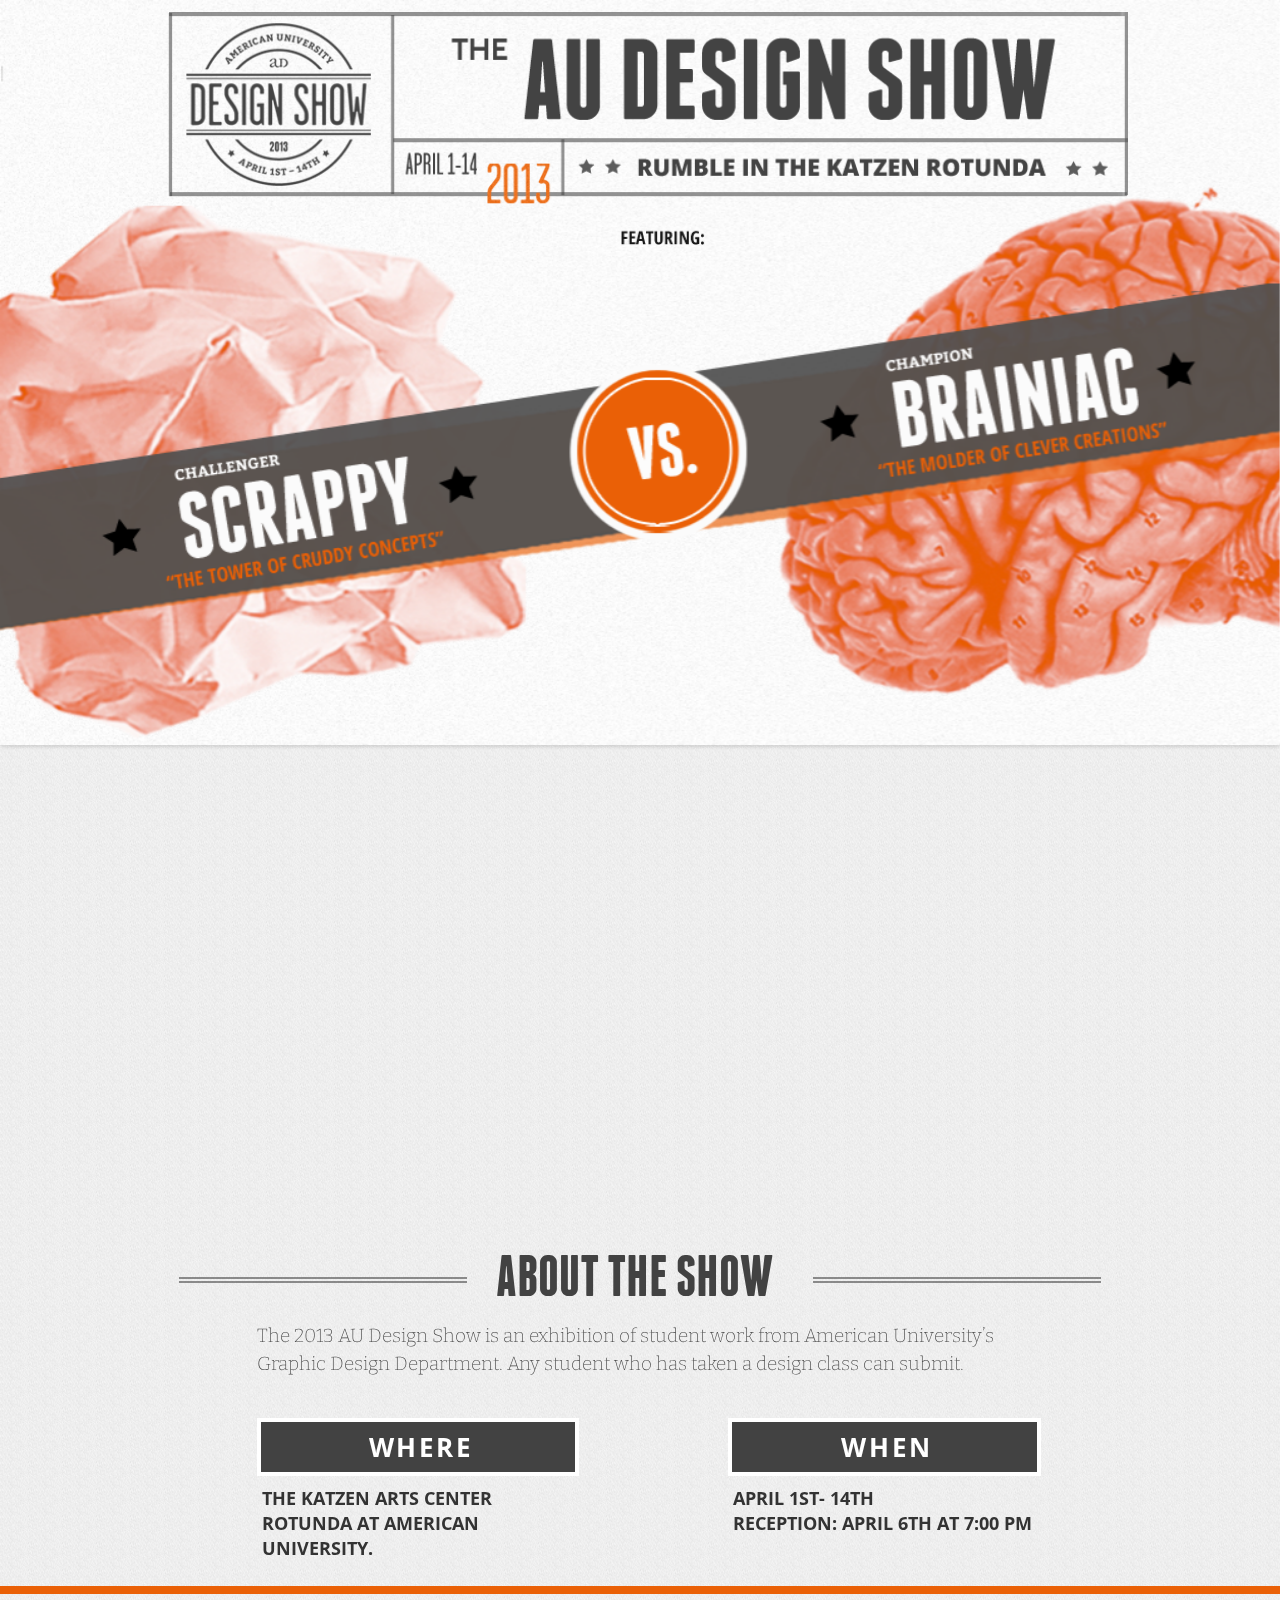
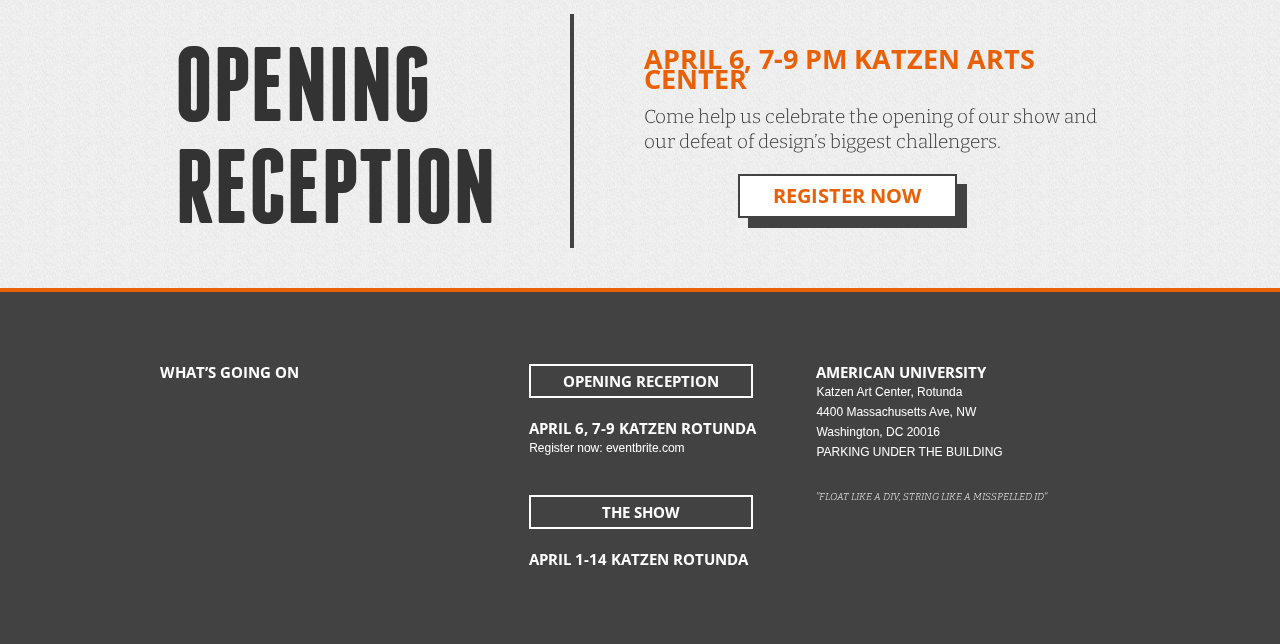
==== index.html @ af5397a5 "first push" ====
<!DOCTYPE html>

<html class="no-js"> 
    <head>
        <meta charset="utf-8">
        <meta http-equiv="X-UA-Compatible" content="IE=edge,chrome=1">
        <title>AU's Design Showdown 2013</title>
        <meta name="description" content="American University's Design Showdown, an annual event that showcases our students' best work via juried exhibition.">
        <meta name="viewport" content="width=device-width">

        <link rel="stylesheet" href="css/bootstrap.css">
    
        <link rel="stylesheet" href="css/main.css">
        <link rel="stylesheet" href="css/bootstrap-responsive.css">
        <link rel="stylesheet" href="css/flexslider.css">
        <link href='http://fonts.googleapis.com/css?family=Open+Sans+Condensed:300,700' rel='stylesheet' type='text/css'>
        <link href='http://fonts.googleapis.com/css?family=Bitter' rel='stylesheet' type='text/css'>
        <link href='http://fonts.googleapis.com/css?family=Open+Sans+Condensed:300,700' rel='stylesheet' type='text/css'>

        <script src="js/vendor/modernizr-2.6.1-respond-1.1.0.min.js"></script>

        
    </head>
    <body>
        <!--[if lt IE 7]>
            <p class="chromeframe">You are using an outdated browser. <a href="http://browsehappy.com/">Upgrade your browser today</a> or <a href="http://www.google.com/chromeframe/?redirect=true">install Google Chrome Frame</a> to better experience this site.</p>
        <![endif]-->

        <!-- This code is taken from http://twitter.github.com/bootstrap/examples/hero.html -->


        <!-- Top navigation, hidden until work and about pages are built out -->

       <!--  <div class="navbar navbar-inverse navbar-fixed-top">
            <div class="navbar-inner">
                <div class="container">

                   <! <a class="brand" href="#">Logo</a> -->

                    <!--
                    <section id="options" class="clearfix">
                    <div class="option-combo">
                        <ul class="nav">
                            <li><h4><a href="#">Work</a></h4></li>
                            <li><h4><a href="#">About</a></h4></li>

                        </ul>
                    </div>
                    <h4>APRIL 1-14TH  KATZEN ROTUNDA     |   RECEPTION: APRIL 6TH AT 7 PM</h4>
                </div>
            </div>
        </div> -->


<!-- Begin body -->
    <div class="maincontainer">
      
        <div class="flexslider">
          <ul class="slides">
            
                <li>
                <img src="img/home_slide1.png" />
                </li>
                <li>
                <img src="img/home_slide2.png" />
                </li>
                
          </ul>
        </div>

        <div class="container callout">
      

    <img src="img/header.png" class="header" />

        </div>






 <div class="container clearheader">
    
                
    <div class="row-fluid">
        <div class="span12">

                <hr />

                <h1 class="gray center aboutthe">About the show</h1>

                <hr class="right" />
            
                <div class="span10 offset1 p"> 

                    <p>The 2013 AU Design Show is an exhibition of student work from American University’s Graphic Design Department. Any student who has taken a design class can submit. </p>


        <div class="span5" style="padding-left: 5px; margin-left: -15px;">


            <div class="button">
               
                <h2>where</h2>
            
            </div>

            <p>
                <h5 class="info">THE KATZEN ARTS CENTER ROTUNDA AT AMERICAN UNIVERSITY.</h5>
            </p>

        </div>


        <div class="span5 offset2" style="padding-right: 15px;">

            <div class="button">

                <h2>when</h2>

            </div>
            
            <p>
                <h5 class="info">APRIL 1ST- 14TH
                <br />RECEPTION: APRIL 6TH AT 7:00 PM</h5>
            </p>

        </div>
        </div>
    </div>
      
    
    </div>

    
</div>

    <hr class="orange" />



<!-- Section -->
 <div class="container">
    
                
    <div class="row-fluid">
        <div class="span12">

        <div class="span5">
            <h1 class="reception">opening reception</h1>
        </div>
        <div class="span7 border">
            <h4 class="orange date alignleft">APRIL 6, 7-9 PM KATZEN ARTS CENTER</h4>
            <h3 class="info alignleft">Come help us celebrate the opening of our show and our defeat of design’s biggest challengers.</h3>

            <a href="http://2013designshow.eventbrite.com/" class="registernow"><div class="registerbutton">Register now</div></a>
        </div>
    </div>
    </div>
</div>

<hr class="orange skinny" />


<footer>
    <div class="container">
    <div class="row-fluid">
        <div class="span4">
            <h5>WHAT’S GOING ON</h5>
                <div class="twitter">
                <div id="twitter_div">
                        <ul id="twitter_update_list">
                            <li></li>
                        </ul>
                </div>
                </div>
        </div>
        <div class="span4 middle">

            <div class="button">Opening Reception</div>

            <h5>April 6, 7-9 Katzen Rotunda</h5>
            <p>Register now: eventbrite.com</p>

            <div class="button">The Show</div>

            <h5>April 1-14 Katzen Rotunda</h5>
            </p>
        </div>
        <div class="span4">
            <h5>AMERICAN UNIVERSITY</h5>
            <p>Katzen Art Center, Rotunda<br />
            4400 Massachusetts Ave, NW<br />
            Washington, DC 20016<br />
            PARKING UNDER THE BUILDING</p>

            <em>"Float like a div, string like a misspelled ID"</em>
        </div>
    </div>
</div>
</footer>

        </div> <!-- /maincontainer -->

    <script src="js/jquery-1.7.2.min.js"></script>

    <script src="js/jquery.flexslider-min.js"></script>

    <script type="text/javascript" charset="utf-8">
            $(window).load(function() {
            $('.flexslider').flexslider();
            });
    </script>

     <script type="text/javascript" src="http://twitter.com/javascripts/blogger.js"></script>

    <script type="text/javascript" src="http://api.twitter.com/1/statuses/user_timeline.json?screen_name=audesignclub&include_rts=true&count=3&callback=twitterCallback2"></script>

    
  </section> <!-- #content -->



</body>
</html>
---- css/main.css ----
/* ==========================================================================
   Custom styles
   ========================================================================== */

body {
  background-image: url('../img/bg.png');
  font-family: Arial, sans-serif;
  font-size: 10px;
}

.clear {
  clear: both;
}

.center {
  margin: auto;
  text-align: center;
}

.none {
  margin:0;
  padding:0;
}

.right {
  float: right;
}

.maincontainer {
  width: 100%;
}




/* ==========================================================================
   Navigation bar styles
   ========================================================================== */

.navbar {
  margin-bottom:0;
  color: #777777;
}

.navbar h4 {
  float: right;
  color: white;
  letter-spacing: 0.1em;
}

.navbar a {
  text-decoration: none;
  color:white;
  font-weight: 700;
  letter-spacing: 0.1em;
}

ul.nav li a {
  padding: 10px 15px 10px;
}

.navbar-inner {
  min-height:0px;
}

.navbar-inverse .navbar-inner {
  background-image: url('../img/header_bg.png');
  background-repeat: repeat;
  border-top-width: 5px;
  border-top-color: #ea6006;
  border-bottom-color: black;
  border-bottom-width: 0;
}

.navbar .brand {
  float: left;
  padding: 35px 20px 10px;
  margin-left: -20px;

}

.navbar .btn-navbar {
  margin: 20px 2px 2px 2px;
  float:left;
}

.btn-group li {
  float:left;
}







/* ==========================================================================
   Custom typography styles
   ========================================================================== */

@font-face {
    font-family: 'franchiseregular';
    src: url('franchise-bold-hinted-webfont.eot');
    src: url('franchise-bold-hinted-webfont.eot?#iefix') format('embedded-opentype'),
         url('franchise-bold-hinted-webfont.woff') format('woff'),
         url('franchise-bold-hinted-webfont.ttf') format('truetype'),
         url('franchise-bold-hinted-webfont.svg#franchiseregular') format('svg');
    font-weight: normal;
    font-style: normal;

}


h1 {
  font-family: 'franchiseregular';
  text-transform: uppercase;
  font-size: 82px;
  font-weight: 300;
}

h2 {
  font-family: 'Open Sans Condensed', sans-serif;
  text-transform: uppercase;
  font-size: 19px;
  font-weight: 700;
  margin-top: 0;
  padding-left: 3px;
  letter-spacing: 0.1em; 
}

h3 {
  font-family: 'Bitter', serif;
  text-transform: uppercase;
  font-size: 12px;
  margin-bottom: 0;
  padding-top: 5px;
  padding-left: 5px;
  font-weight: 300;
}

h4 {
  font-family: 'Open Sans Condensed', sans-serif;
  text-transform: uppercase;
  font-size: 27px;
  font-weight: 700;
}

h5 {
  font-family: 'Open Sans Condensed';
  font-size: 18px;
  text-transform: uppercase;
}

h6 {
  font-family: 'Open Sans', sans-serif;
  font-size: 18px;
  font-weight: 700;
  text-transform: uppercase;
}

p {
  font-family: 'Bitter', serif;
  font-size: 14px;
  font-weight: 200;
  padding-left: 5px;
  line-height: 20px;
  color: #424242;
}


.blue {
  color: #46b5c9;
}

.orange {
  color: #ea6006;
}

.gray {
  color: #424242;
}

a {
  text-decoration: underline;
  color: #46b5c9;
}








/* ==========================================================================
   Flexslider styles
   ========================================================================== */

ol {
  display:none;
}

.flexslider {
  z-index: -3;
}







/* ==========================================================================
   Homepage header styles
   ========================================================================== */

.callout {
  z-index: 500;
  margin-top: -62%;
}

.callout img {
  margin:auto;
  padding: 0 10px 10px 8px;
}

.span8 {
  text-align: center;
  margin: auto;
}

.box {
  border: 2px solid;
  color: #424242;
}

.callout h2 {
  font-family: 'Open Sans', sans-serif;
  font-size: 24px;
  color: #424242;
  float:left;
  padding-left: 70px;
  padding-right: 5px;
}

.callout h1 {
  float:left;
  padding-top: 10px;
}

.span10 p {
  margin:auto;
}

.span10 .row-fluid {
  clear: both;
}

img.header {
  width: 100%;
  z-index: 500;
  margin-top: 60px;
}

body img .vs {
  width:100%;
  z-index: 500;
  margin-top: 100px;
}

.clearheader {
  margin-top: 40%;
  padding-bottom: 15px;
}


.p {
  margin-top: 20px;
}

.info {
  padding-left: 5px;
  line-height: 25px;
}


hr.orange {
  color: #ea6006;
  background-color: #ea6006;
  border: none;
  height: 8px;
  width: 100%;
  margin:0;
  padding:0;
  opacity: 1.0;
}

hr.skinny {
  height: 4px;
}

.registerbutton {
  border: 2px solid #424242;
  background-color: white;
  color: #ea6006;
  text-transform: uppercase;
  padding: 10px 0 10px 0;
  font-family: 'Open Sans Condensed', sans-serif;
  font-weight: 700;
  width: 215px;
  text-align: center;
  font-size: 20px;
  margin: auto;
  margin-top: 20px;
  box-shadow:10px 10px #424242; 
}

a.registernow {
  text-decoration: none;
}

.registerbutton:hover {
  background-color: #ea6006;
  text-decoration: none;
  color: white;
}









/* ==========================================================================
   Homepage styles
   ========================================================================== */

h1.aboutthe {
  font-family: 'franchiseregular', serif;
  font-size: 58px;
  float:left;
  padding-left: 10px;
}

h1.reception {
  font-size: 105px;
  text-align: left;
  line-height: 102px;
  margin-left: 15px;
  margin-top: 40px;
  margin-bottom: 50px;
}

h3.info {
  text-transform: none;
  font-size: 19px;
}

h4.date {
  margin-top: 35px;
}


.alignleft {
  padding-left: 70px;
  padding-right: 10px;
}

.span10 p {
  margin-left: -15px;
  text-align: left;
  line-height: 28px;
  font-size: 19px;
}

.border {
  margin-top: 20px;
  margin-bottom: 20px;
  padding-bottom: 30px;
  border-left: 4px solid #424242;
}

hr {
  border-top: 2px solid #424242;
  border-bottom: 2px solid #424242;
  opacity: 0.58;
  height: 2px;
  width: 30%;
  float:left;
  margin: 2%;
}

.button {
  border: 4px solid white;
  background-color: #424242;
  color: white;
  width: 100%;
  margin-top: 40px;
  padding-top: 5px;
  padding-bottom: 5px;
}

.button h2 {
  font-family: 'Open Sans Condensed', sans-serif;
  font-size: 26px;
  width: 100%;
  text-align: center;
  margin-bottom:0;
  padding-bottom:0;
  margin:auto;
}

.span5 .offset2 div.button {
  margin-left: -205px;
}





/* ==========================================================================
   Footer styles
   ========================================================================== */

footer .span4 {
  margin-top: 50px;
  padding-bottom: 50px;
}

.twitter ul li {
  list-style: none;
  padding-bottom: 15px;
  font-family: 'Arial', sans-serif;
  font-size: 12px;
}

.twitter ul {
  padding-left: 0;
  margin-left: 0;
}

#twitter_div {
  margin-top: 15px;
}

footer .button {
  border: 2px solid white;
  padding: 5px;
  margin-top: 22px;
  text-transform: uppercase;
  font-size: 15px;
  text-align: center;
  width: 210px;
  font-family: 'Open Sans Condensed', sans-serif;
  font-weight: 700;
}

footer .middle {
  padding-left: 41px;
}

footer {
  background-color:#424242;
  color:white;
}

footer p {
  padding-bottom: 15px;
  color: white;
  font-family: 'Arial', sans-serif;
  font-size: 12px;
  padding-left: 0;
  font-weight: 300;
}

footer h5 {
  font-weight: 700;
  font-size: 15px;
  padding: 0;
  margin: 0;
  margin-top: 20px;
}

footer em {
  text-transform: uppercase;
  font-family: 'Bitter', serif;
  font-weight: 300;
}
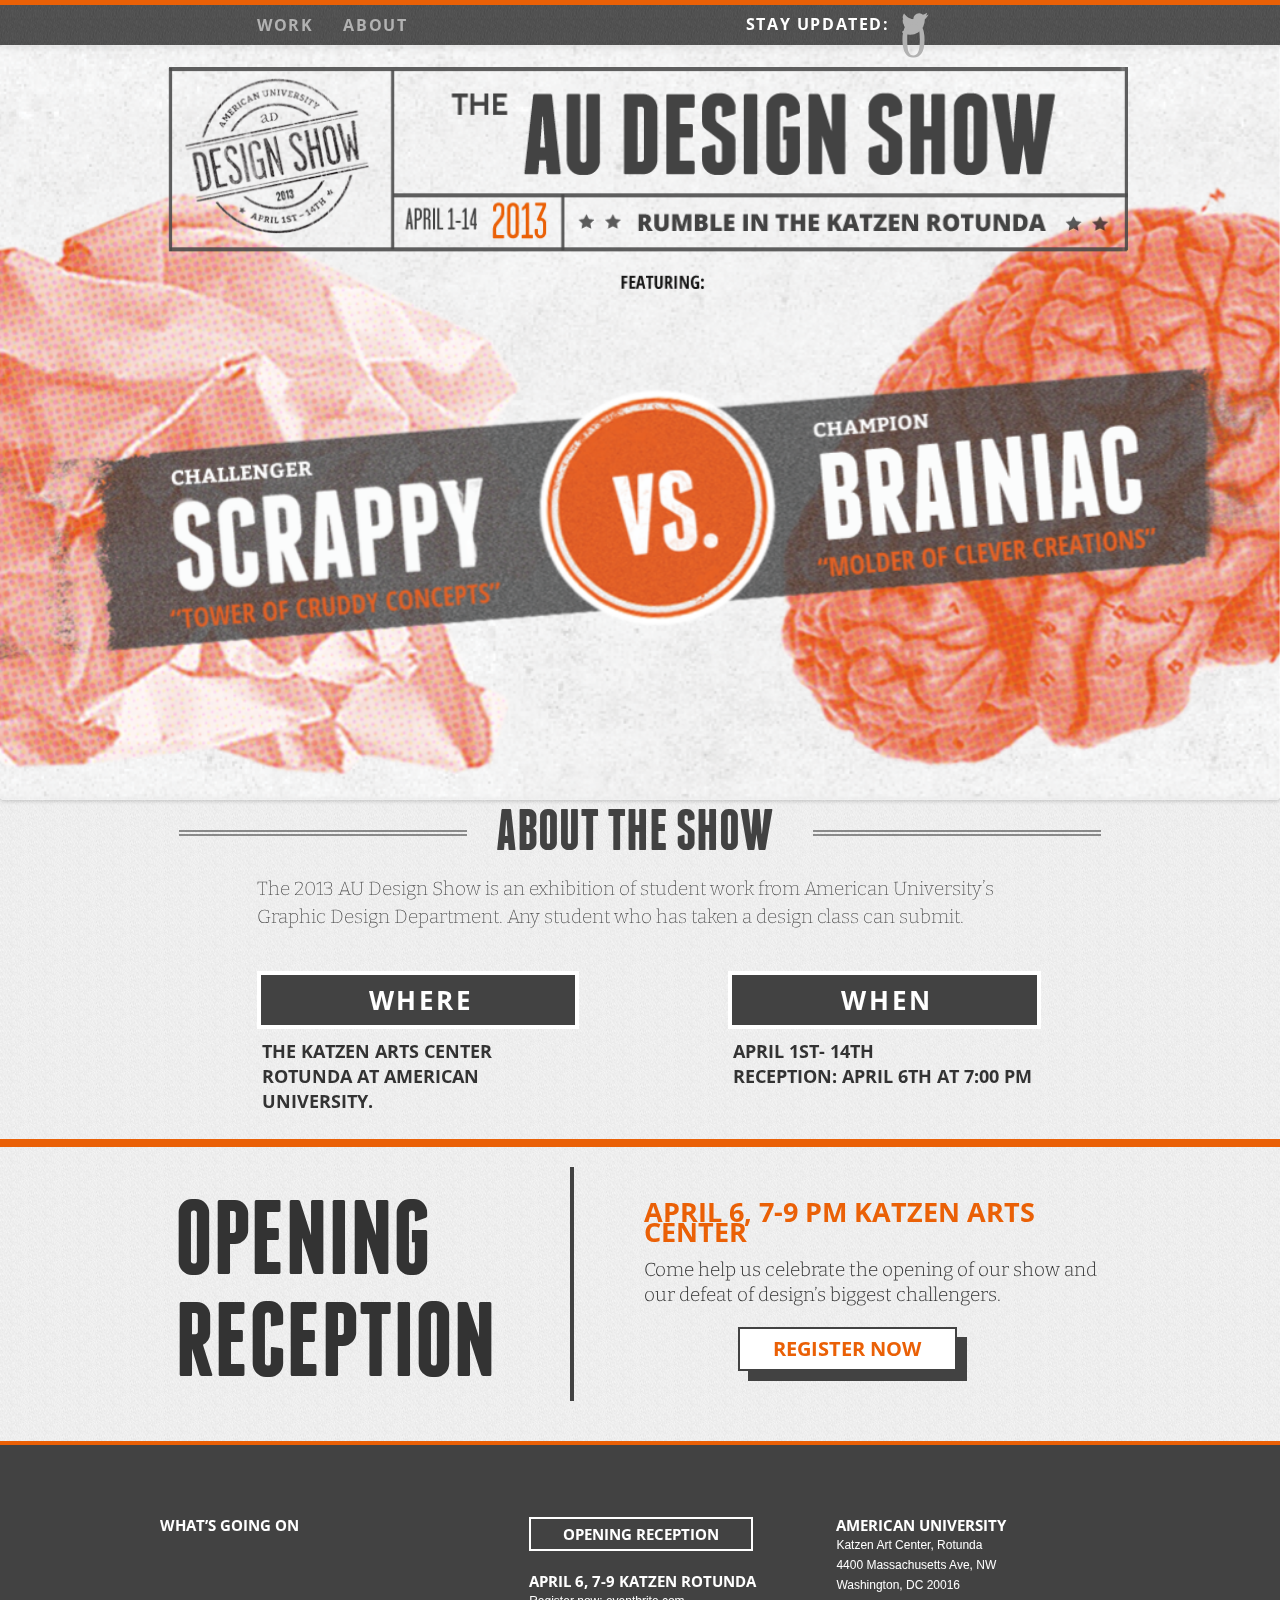
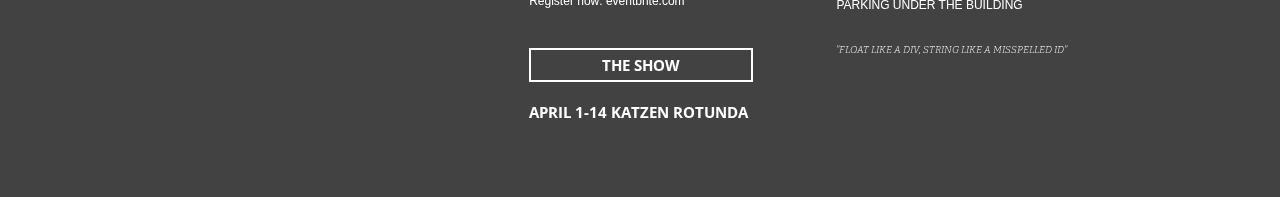
==== commit c425fe34: "Problems with sticky nav, posting to SO" ====
--- a/index.html
+++ b/index.html
@@ -13,6 +13,8 @@
         <link rel="stylesheet" href="css/main.css">
         <link rel="stylesheet" href="css/bootstrap-responsive.css">
         <link rel="stylesheet" href="css/flexslider.css">
+        <link rel="stylesheet" href="css/entypo.css">
+        <link rel="stylesheet" href="css/entypo_social.css">
         <link href='http://fonts.googleapis.com/css?family=Open+Sans+Condensed:300,700' rel='stylesheet' type='text/css'>
         <link href='http://fonts.googleapis.com/css?family=Bitter' rel='stylesheet' type='text/css'>
         <link href='http://fonts.googleapis.com/css?family=Open+Sans+Condensed:300,700' rel='stylesheet' type='text/css'>
@@ -29,15 +31,13 @@
         <!-- This code is taken from http://twitter.github.com/bootstrap/examples/hero.html -->
 
 
-        <!-- Top navigation, hidden until work and about pages are built out -->
-
-       <!--  <div class="navbar navbar-inverse navbar-fixed-top">
+
+       <div class="navbar navbar-inverse navbar-fixed-top">
             <div class="navbar-inner">
                 <div class="container">
-
-                   <! <a class="brand" href="#">Logo</a> -->
-
-                    <!--
+                    <div class="row-fluid">
+                        <div class="span9 offset1">
+
                     <section id="options" class="clearfix">
                     <div class="option-combo">
                         <ul class="nav">
@@ -46,14 +46,17 @@
 
                         </ul>
                     </div>
-                    <h4>APRIL 1-14TH  KATZEN ROTUNDA     |   RECEPTION: APRIL 6TH AT 7 PM</h4>
+                    <div class="right twittericon">
+                        <p>STAY UPDATED: <a href="http://twitter.com/audesignclub"><div class="entyposocial">&#62217;</div></a><a href=""><div class="entypo mapicon">0</div></a></p>
+                    </div>
+                </section>
+                        </div>
+            </div>
                 </div>
             </div>
-        </div> -->
-
-
-<!-- Begin body -->
-    <div class="maincontainer">
+        </div>
+
+<div class="maincontainer">
       
         <div class="flexslider">
           <ul class="slides">
@@ -63,6 +66,9 @@
                 </li>
                 <li>
                 <img src="img/home_slide2.png" />
+                </li>
+                <li>
+                <img src="img/home_slide3.png" />
                 </li>
                 
           </ul>
@@ -188,7 +194,7 @@
             <h5>April 1-14 Katzen Rotunda</h5>
             </p>
         </div>
-        <div class="span4">
+        <div class="span4 right">
             <h5>AMERICAN UNIVERSITY</h5>
             <p>Katzen Art Center, Rotunda<br />
             4400 Massachusetts Ave, NW<br />
--- a/css/main.css
+++ b/css/main.css
@@ -1,6 +1,7 @@
 /* ==========================================================================
    Custom styles
    ========================================================================== */
+
 
 body {
   background-image: url('../img/bg.png');
@@ -28,7 +29,9 @@
 
 .maincontainer {
   width: 100%;
-}
+  margin-top: 3.5%;
+}
+
 
 
 
@@ -38,21 +41,67 @@
    ========================================================================== */
 
 .navbar {
-  margin-bottom:0;
+  margin-bottom: 50px;
   color: #777777;
 }
 
+.navbar hr {
+  color: #ea6006;
+  background-color: #ea6006;
+  border: none;
+  height: 8px;
+}
+
+.navbar p {
+  float: left;
+  color: white;
+  font-size: 16px;
+  font-weight: 700;
+  letter-spacing: 0.1em;
+  font-family: 'Open Sans Condensed', sans-serif;
+  text-transform: uppercase;
+  font-weight: 700;
+  padding-right: 5%;
+}
+
+.twittericon {
+  margin-top: 1.2%;
+  font-weight: 300;
+}
+
+.mapicon {
+  font-weight: 300;
+}
+
+div.entyposocial {
+  font-family: 'entypo_social';
+  color: white;
+  font-size: 52px;
+  float: left;
+  clear:none;
+}
+
+div.entypo {
+  font-family: 'entypo';
+  font-size: 52px;
+  float: left;
+  clear:none;
+}
+
 .navbar h4 {
-  float: right;
-  color: white;
-  letter-spacing: 0.1em;
+  font-family: 'Open Sans Condensed', sans-serif;
+  font-size: 16px;
 }
 
 .navbar a {
   text-decoration: none;
-  color:white;
+  color: #b2b2b2;
   font-weight: 700;
   letter-spacing: 0.1em;
+}
+
+.navbar a:hover {
+  color: white;
 }
 
 ul.nav li a {
@@ -60,7 +109,11 @@
 }
 
 .navbar-inner {
-  min-height:0px;
+  max-height: 40px;
+}
+
+.navbar .container {
+  max-height: 40px;
 }
 
 .navbar-inverse .navbar-inner {
@@ -76,7 +129,6 @@
   float: left;
   padding: 35px 20px 10px;
   margin-left: -20px;
-
 }
 
 .navbar .btn-navbar {
@@ -202,8 +254,8 @@
 
 .flexslider {
   z-index: -3;
-}
-
+  overflow: hidden;
+}
 
 
 
@@ -461,6 +513,10 @@
   padding-left: 41px;
 }
 
+footer .right {
+  padding-left: 20px;
+}
+
 footer {
   background-color:#424242;
   color:white;
@@ -499,23 +555,43 @@
 
 
 
-
-
-
-
-
-
-
-
-
-
-
-
-
-
-
-
-
-
-
-
+/* Mobile Styles */
+
+@media only screen and (max-device-width: 980px) {
+  
+  .border {
+    padding-left: 0;
+    margin-left: 0;
+  }
+
+  .date {
+    padding-left: 0;
+    margin-left: 0;
+  }
+
+  .alignleft {
+    padding-left: 0;
+    margin-left: 0;
+  }
+
+
+  }
+
+
+
+
+
+
+
+
+
+
+
+
+
+
+
+
+
+
+
--- a/css/entypo.css
+++ b/css/entypo.css
@@ -0,0 +1,11 @@
+@font-face {
+    font-family: 'entypo';
+    src: url('entypo.eot');
+    src: url('entypo.eot?#iefix') format('embedded-opentype'),
+         url('entypo.woff') format('woff'),
+         url('entypo.ttf') format('truetype'),
+         url('entypo.svg#entypo') format('svg');
+    font-weight: normal;
+    font-style: normal;
+
+}--- a/css/entypo_social.css
+++ b/css/entypo_social.css
@@ -0,0 +1,11 @@
+@font-face {
+    font-family: 'entypo_social';
+    src: url('entypo-social.eot');
+    src: url('entypo-social.eot?#iefix') format('embedded-opentype'),
+         url('entypo-social.woff') format('woff'),
+         url('entypo-social.ttf') format('truetype'),
+         url('entypo-social.svg#entypo_social') format('svg');
+    font-weight: normal;
+    font-style: normal;
+
+}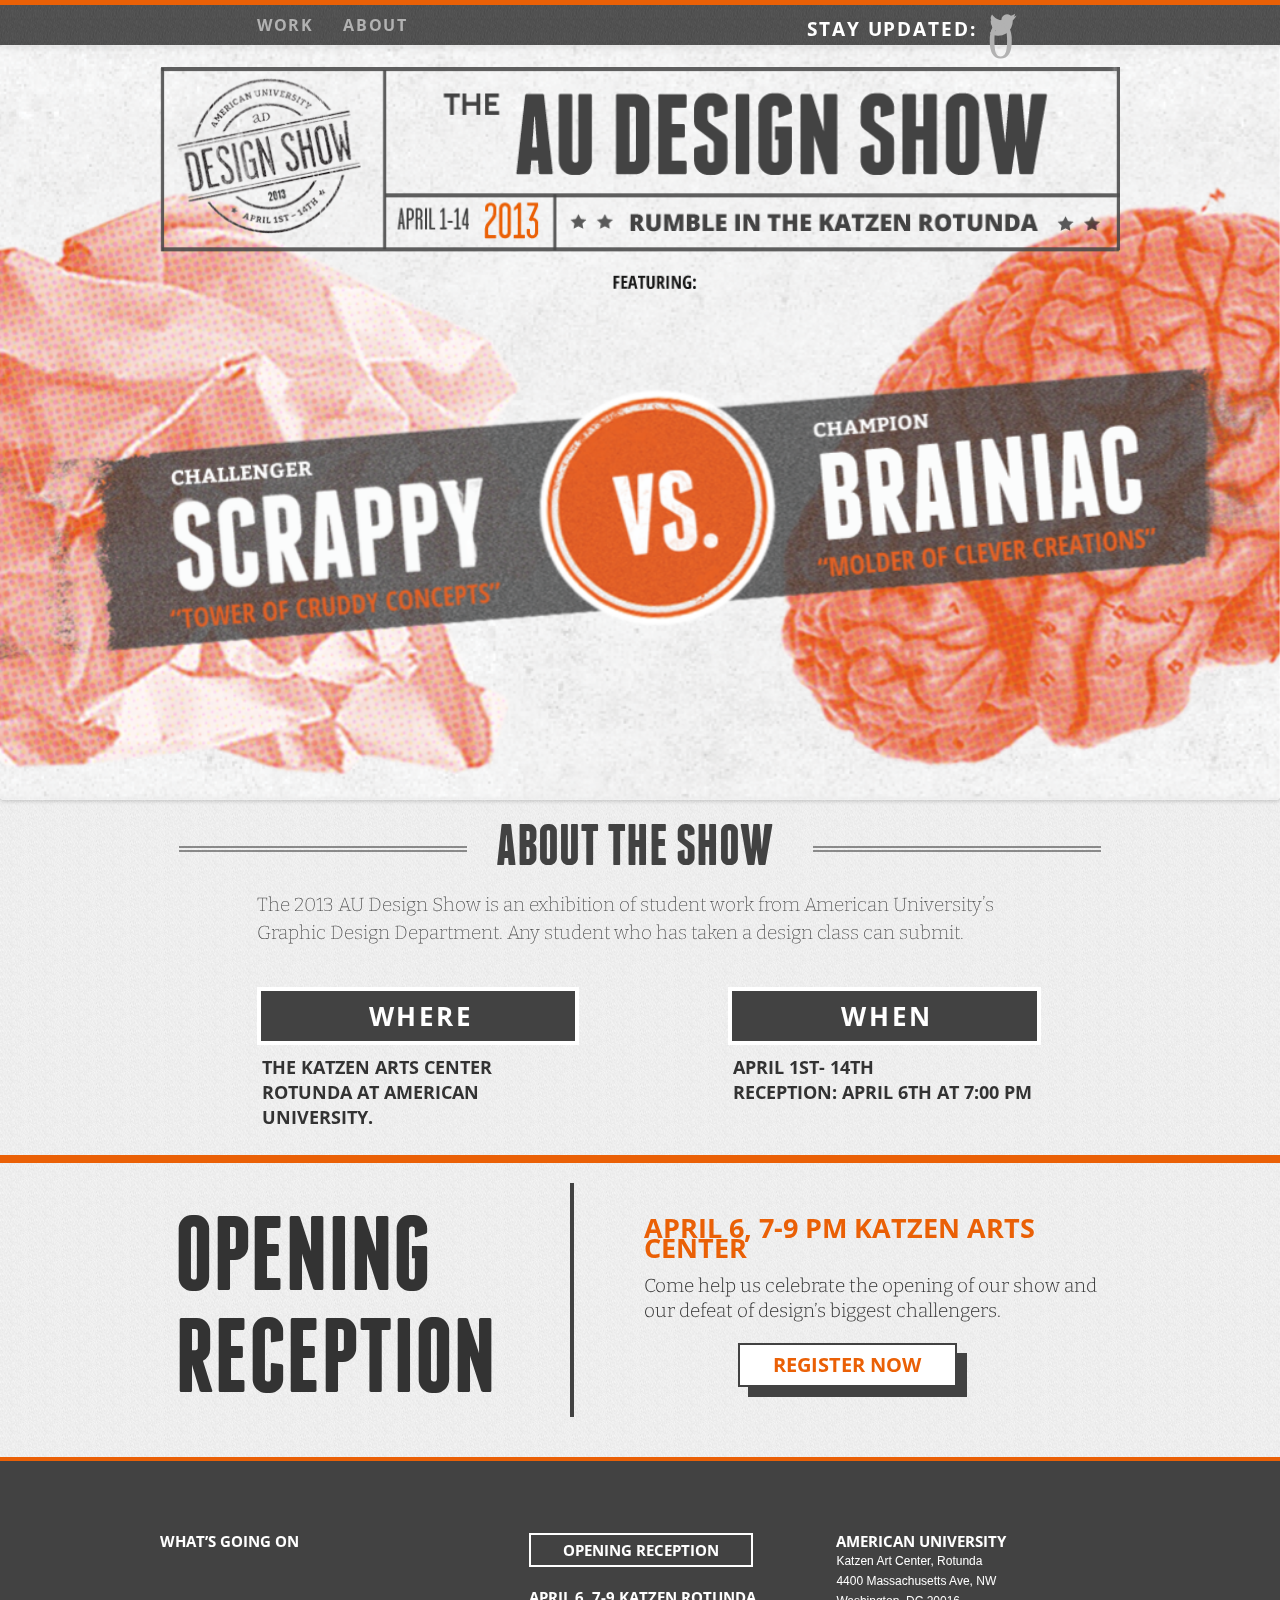
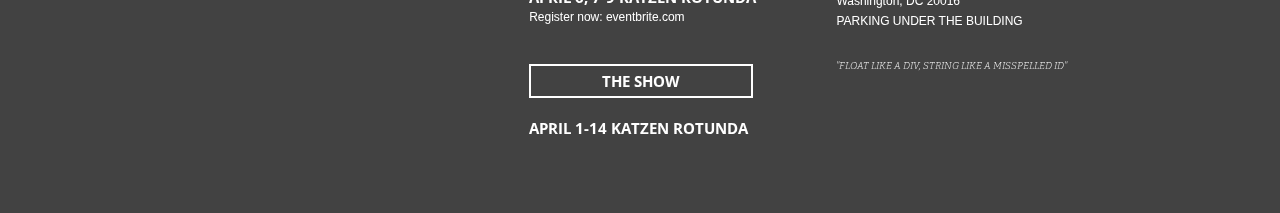
==== commit cb170871: "Merging in Raquel's code." ====
--- a/index.html
+++ b/index.html
@@ -36,13 +36,13 @@
             <div class="navbar-inner">
                 <div class="container">
                     <div class="row-fluid">
-                        <div class="span9 offset1">
+                        <div class="span10 offset1">
 
                     <section id="options" class="clearfix">
                     <div class="option-combo">
                         <ul class="nav">
                             <li><h4><a href="#">Work</a></h4></li>
-                            <li><h4><a href="#">About</a></h4></li>
+                            <li><h4><a href="about.html">About</a></h4></li>
 
                         </ul>
                     </div>
--- a/css/main.css
+++ b/css/main.css
@@ -31,7 +31,6 @@
   width: 100%;
   margin-top: 3.5%;
 }
-
 
 
 
@@ -312,6 +311,7 @@
   width: 100%;
   z-index: 500;
   margin-top: 60px;
+  padding: 0;
 }
 
 body img .vs {
@@ -321,7 +321,7 @@
 }
 
 .clearheader {
-  margin-top: 40%;
+  margin-top: 42%;
   padding-bottom: 15px;
 }
 
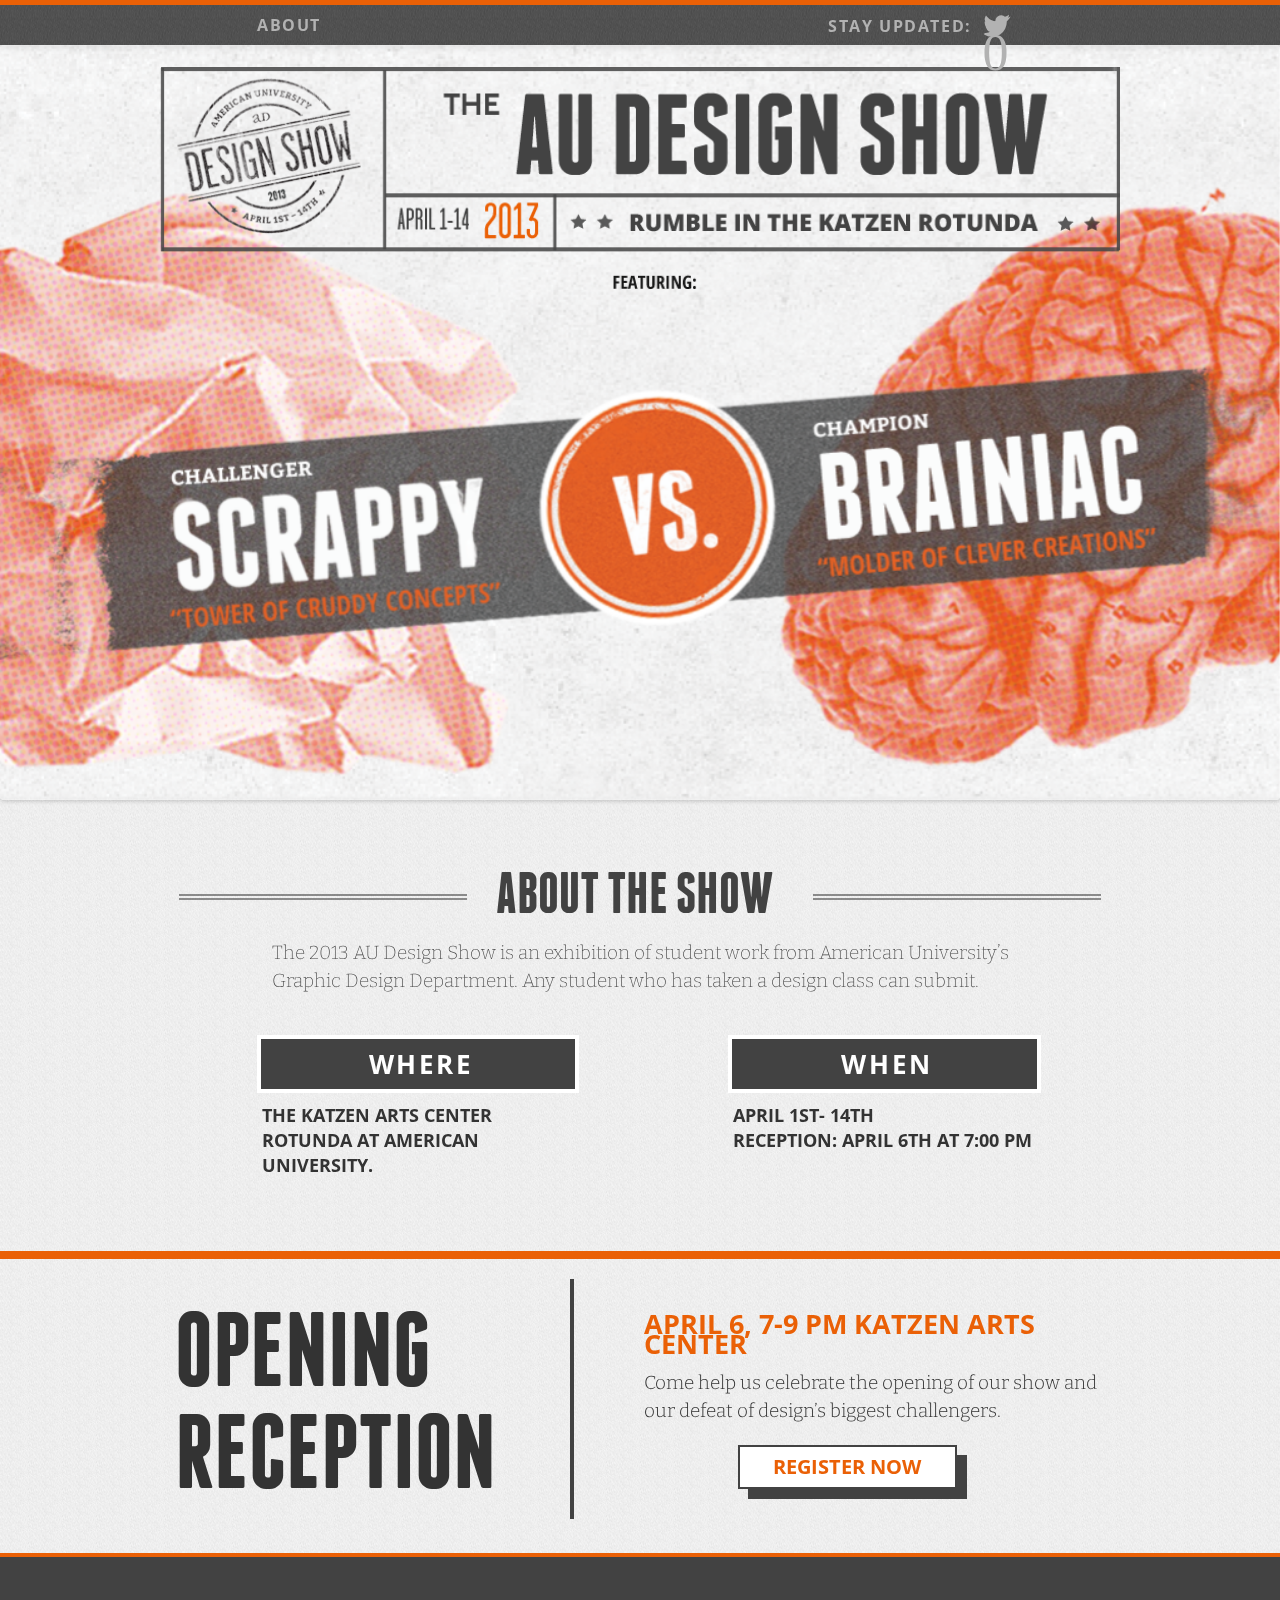
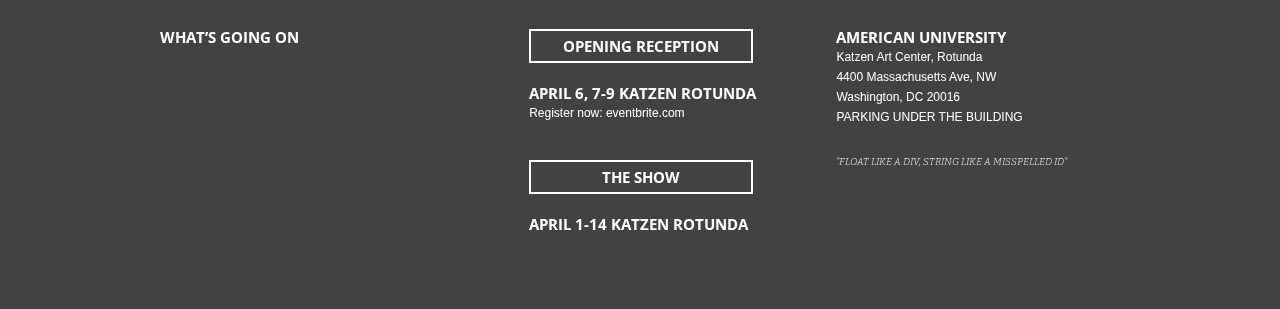
==== commit 0a082c11: "Finishing Morgan's Edits" ====
--- a/index.html
+++ b/index.html
@@ -41,13 +41,13 @@
                     <section id="options" class="clearfix">
                     <div class="option-combo">
                         <ul class="nav">
-                            <li><h4><a href="#">Work</a></h4></li>
+                            <li><h4 style="display:none;"><a href="work.html">Work</a></h4></li>
                             <li><h4><a href="about.html">About</a></h4></li>
 
                         </ul>
                     </div>
                     <div class="right twittericon">
-                        <p>STAY UPDATED: <a href="http://twitter.com/audesignclub"><div class="entyposocial">&#62217;</div></a><a href=""><div class="entypo mapicon">0</div></a></p>
+                        <p class="twittericon">STAY UPDATED: <a href="http://twitter.com/audesignclub"><div class="entyposocial">&#62217;</div></a><a href=""><div class="entypo mapicon">0</div></a></p>
                     </div>
                 </section>
                         </div>
@@ -90,7 +90,7 @@
     
                 
     <div class="row-fluid">
-        <div class="span12">
+        <div class="span12 homepage">
 
                 <hr />
 
@@ -100,7 +100,7 @@
             
                 <div class="span10 offset1 p"> 
 
-                    <p>The 2013 AU Design Show is an exhibition of student work from American University’s Graphic Design Department. Any student who has taken a design class can submit. </p>
+                    <p class="aboutsection">The 2013 AU Design Show is an exhibition of student work from American University’s Graphic Design Department. Any student who has taken a design class can submit. </p>
 
 
         <div class="span5" style="padding-left: 5px; margin-left: -15px;">
--- a/css/main.css
+++ b/css/main.css
@@ -63,10 +63,15 @@
   padding-right: 5%;
 }
 
-.twittericon {
-  margin-top: 1.2%;
+p.twittericon {
+  margin-top: 5%;
   font-weight: 300;
-}
+  color: #b2b2b2;
+  letter-spacing: 0.1em;
+  font-family: 'Open Sans Condensed', sans-serif;
+  font-weight: 700;
+}
+
 
 .mapicon {
   font-weight: 300;
@@ -78,6 +83,7 @@
   font-size: 52px;
   float: left;
   clear:none;
+  margin-top: 5%;
 }
 
 div.entypo {
@@ -85,6 +91,7 @@
   font-size: 52px;
   float: left;
   clear:none;
+  margin-top: 5%;
 }
 
 .navbar h4 {
@@ -299,10 +306,6 @@
   padding-top: 10px;
 }
 
-.span10 p {
-  margin:auto;
-}
-
 .span10 .row-fluid {
   clear: both;
 }
@@ -377,7 +380,10 @@
   color: white;
 }
 
-
+.homepage {
+  margin-top: 5%;
+  margin-bottom: 5%;
+}
 
 
 
@@ -408,6 +414,7 @@
 h3.info {
   text-transform: none;
   font-size: 19px;
+  line-height: 28px;
 }
 
 h4.date {
@@ -420,11 +427,11 @@
   padding-right: 10px;
 }
 
-.span10 p {
-  margin-left: -15px;
+.span10 p.aboutsection {
   text-align: left;
   line-height: 28px;
   font-size: 19px;
+  margin: auto;
 }
 
 .border {
@@ -555,43 +562,11 @@
 
 
 
-/* Mobile Styles */
-
-@media only screen and (max-device-width: 980px) {
-  
-  .border {
-    padding-left: 0;
-    margin-left: 0;
-  }
-
-  .date {
-    padding-left: 0;
-    margin-left: 0;
-  }
-
-  .alignleft {
-    padding-left: 0;
-    margin-left: 0;
-  }
-
-
-  }
-
-
-
-
-
-
-
-
-
-
-
-
-
-
-
-
-
-
-
+
+
+
+
+
+
+
+
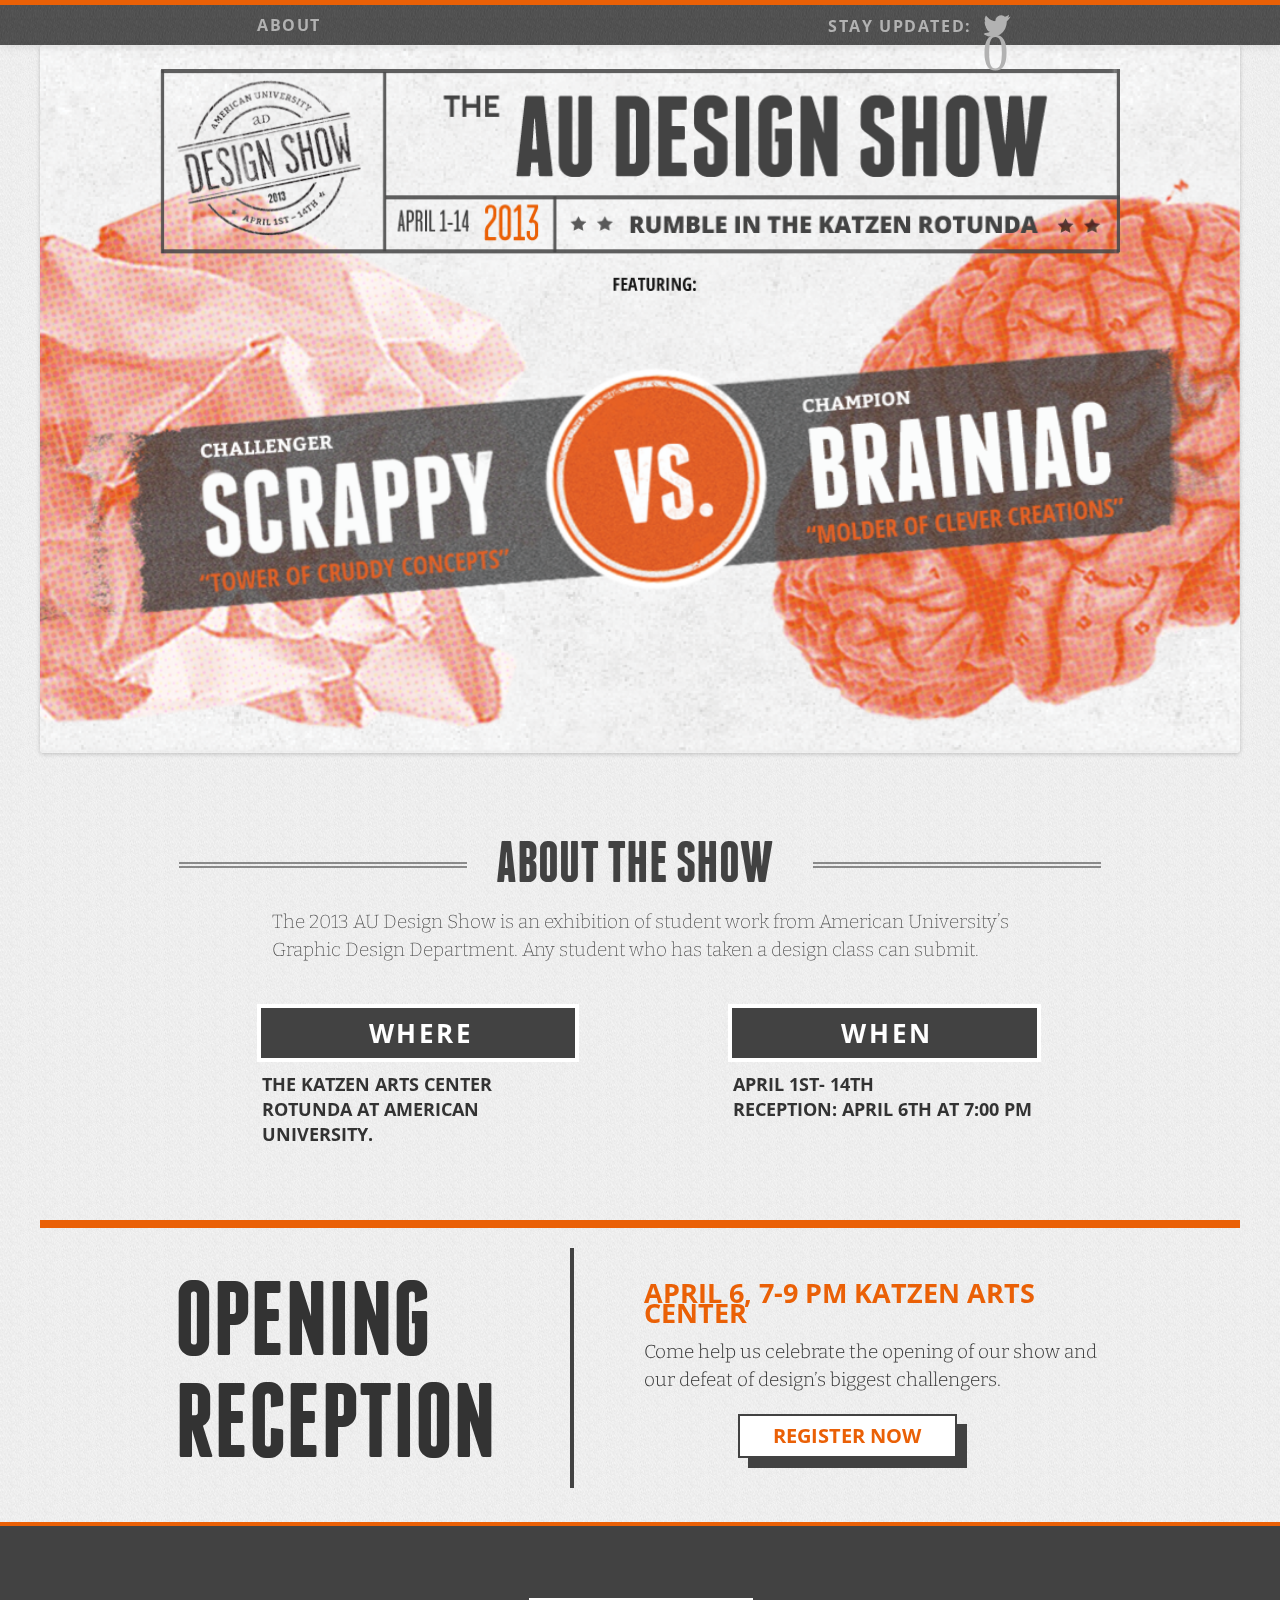
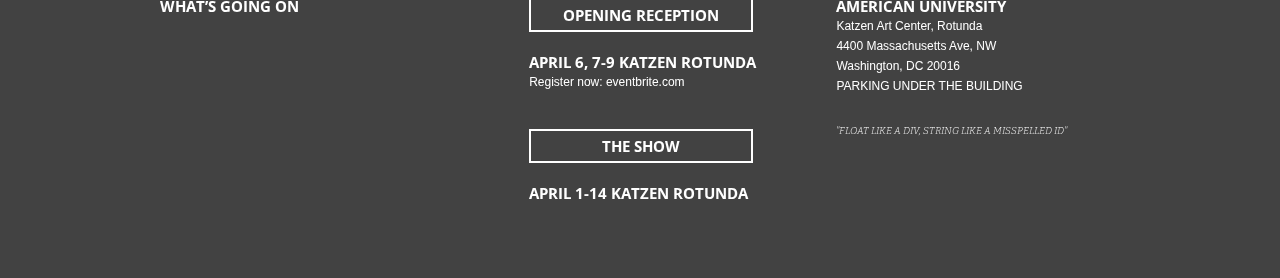
==== commit 8c819f63: "Fixed responsive issue within 980-1200px. Moving to project page code" ====
--- a/index.html
+++ b/index.html
@@ -6,7 +6,7 @@
         <meta http-equiv="X-UA-Compatible" content="IE=edge,chrome=1">
         <title>AU's Design Showdown 2013</title>
         <meta name="description" content="American University's Design Showdown, an annual event that showcases our students' best work via juried exhibition.">
-        <meta name="viewport" content="width=device-width">
+        <meta name="viewport" content="width=device-width, initial-scale=1.0">
 
         <link rel="stylesheet" href="css/bootstrap.css">
     
@@ -38,17 +38,28 @@
                     <div class="row-fluid">
                         <div class="span10 offset1">
 
-                    <section id="options" class="clearfix">
+                <section id="options" class="clearfix">
                     <div class="option-combo">
                         <ul class="nav">
-                            <li><h4 style="display:none;"><a href="work.html">Work</a></h4></li>
-                            <li><h4><a href="about.html">About</a></h4></li>
-
+                            <li>
+                                <h4 style="display:none;"><a href="work.html">Work</a></h4>
+                            </li>
+                            
+                            <li>
+                                <h4><a href="about.html">About</a></h4>
+                            </li>
                         </ul>
+
+                    <div class="right twittericon">
+                        <p>STAY UPDATED: 
+                            <a href="http://twitter.com/audesignclub">
+                                <div class="entyposocial">&#62217;</div></a>
+                            <a href="https://maps.google.com/?q=American+University+4400+Massachusetts+Avenue+Northwest+Washington+DC+20016">
+                                    <div class="entypo mapicon">0</div></a>
+                        </p>
                     </div>
-                    <div class="right twittericon">
-                        <p class="twittericon">STAY UPDATED: <a href="http://twitter.com/audesignclub"><div class="entyposocial">&#62217;</div></a><a href=""><div class="entypo mapicon">0</div></a></p>
                     </div>
+                    
                 </section>
                         </div>
             </div>
@@ -166,8 +177,10 @@
     </div>
 </div>
 
+
+        </div> <!-- /maincontainer -->
+
 <hr class="orange skinny" />
-
 
 <footer>
     <div class="container">
@@ -207,8 +220,6 @@
 </div>
 </footer>
 
-        </div> <!-- /maincontainer -->
-
     <script src="js/jquery-1.7.2.min.js"></script>
 
     <script src="js/jquery.flexslider-min.js"></script>
--- a/css/main.css
+++ b/css/main.css
@@ -28,8 +28,10 @@
 }
 
 .maincontainer {
-  width: 100%;
+  max-width: 1200px;
   margin-top: 3.5%;
+  margin-left: auto;
+  margin-right: auto;
 }
 
 
@@ -40,38 +42,20 @@
    ========================================================================== */
 
 .navbar {
-  margin-bottom: 50px;
   color: #777777;
-}
-
-.navbar hr {
-  color: #ea6006;
-  background-color: #ea6006;
-  border: none;
-  height: 8px;
 }
 
 .navbar p {
   float: left;
-  color: white;
+  color: #b2b2b2;
   font-size: 16px;
   font-weight: 700;
+  font-family: 'Open Sans Condensed', sans-serif;
   letter-spacing: 0.1em;
-  font-family: 'Open Sans Condensed', sans-serif;
-  text-transform: uppercase;
-  font-weight: 700;
+  text-transform: uppercase;
   padding-right: 5%;
-}
-
-p.twittericon {
   margin-top: 5%;
-  font-weight: 300;
-  color: #b2b2b2;
-  letter-spacing: 0.1em;
-  font-family: 'Open Sans Condensed', sans-serif;
-  font-weight: 700;
-}
-
+}
 
 .mapicon {
   font-weight: 300;
@@ -79,10 +63,8 @@
 
 div.entyposocial {
   font-family: 'entypo_social';
-  color: white;
   font-size: 52px;
   float: left;
-  clear:none;
   margin-top: 5%;
 }
 
@@ -90,7 +72,6 @@
   font-family: 'entypo';
   font-size: 52px;
   float: left;
-  clear:none;
   margin-top: 5%;
 }
 
@@ -120,6 +101,7 @@
 
 .navbar .container {
   max-height: 40px;
+  width: 100%;
 }
 
 .navbar-inverse .navbar-inner {
@@ -287,29 +269,6 @@
   margin: auto;
 }
 
-.box {
-  border: 2px solid;
-  color: #424242;
-}
-
-.callout h2 {
-  font-family: 'Open Sans', sans-serif;
-  font-size: 24px;
-  color: #424242;
-  float:left;
-  padding-left: 70px;
-  padding-right: 5px;
-}
-
-.callout h1 {
-  float:left;
-  padding-top: 10px;
-}
-
-.span10 .row-fluid {
-  clear: both;
-}
-
 img.header {
   width: 100%;
   z-index: 500;
@@ -555,18 +514,52 @@
 
 
 
-
-
-
-
-
-
-
-
-
-
-
-
-
-
-
+@media (min-width: 980px) and (max-width: 1199px) {
+
+}
+
+
+ 
+/* Portrait tablet to landscape and desktop */
+@media (min-width: 768px) and (max-width: 979px) { 
+ }
+
+/* Landscape phone to portrait tablet */
+@media (max-width: 767px) { ... }
+ 
+/* Landscape phones and down */
+@media (max-width: 480px) { ... }
+
+
+
+
+
+
+
+
+
+
+
+
+
+
+
+
+
+
+
+
+
+
+
+
+
+
+
+
+
+
+
+
+
+
